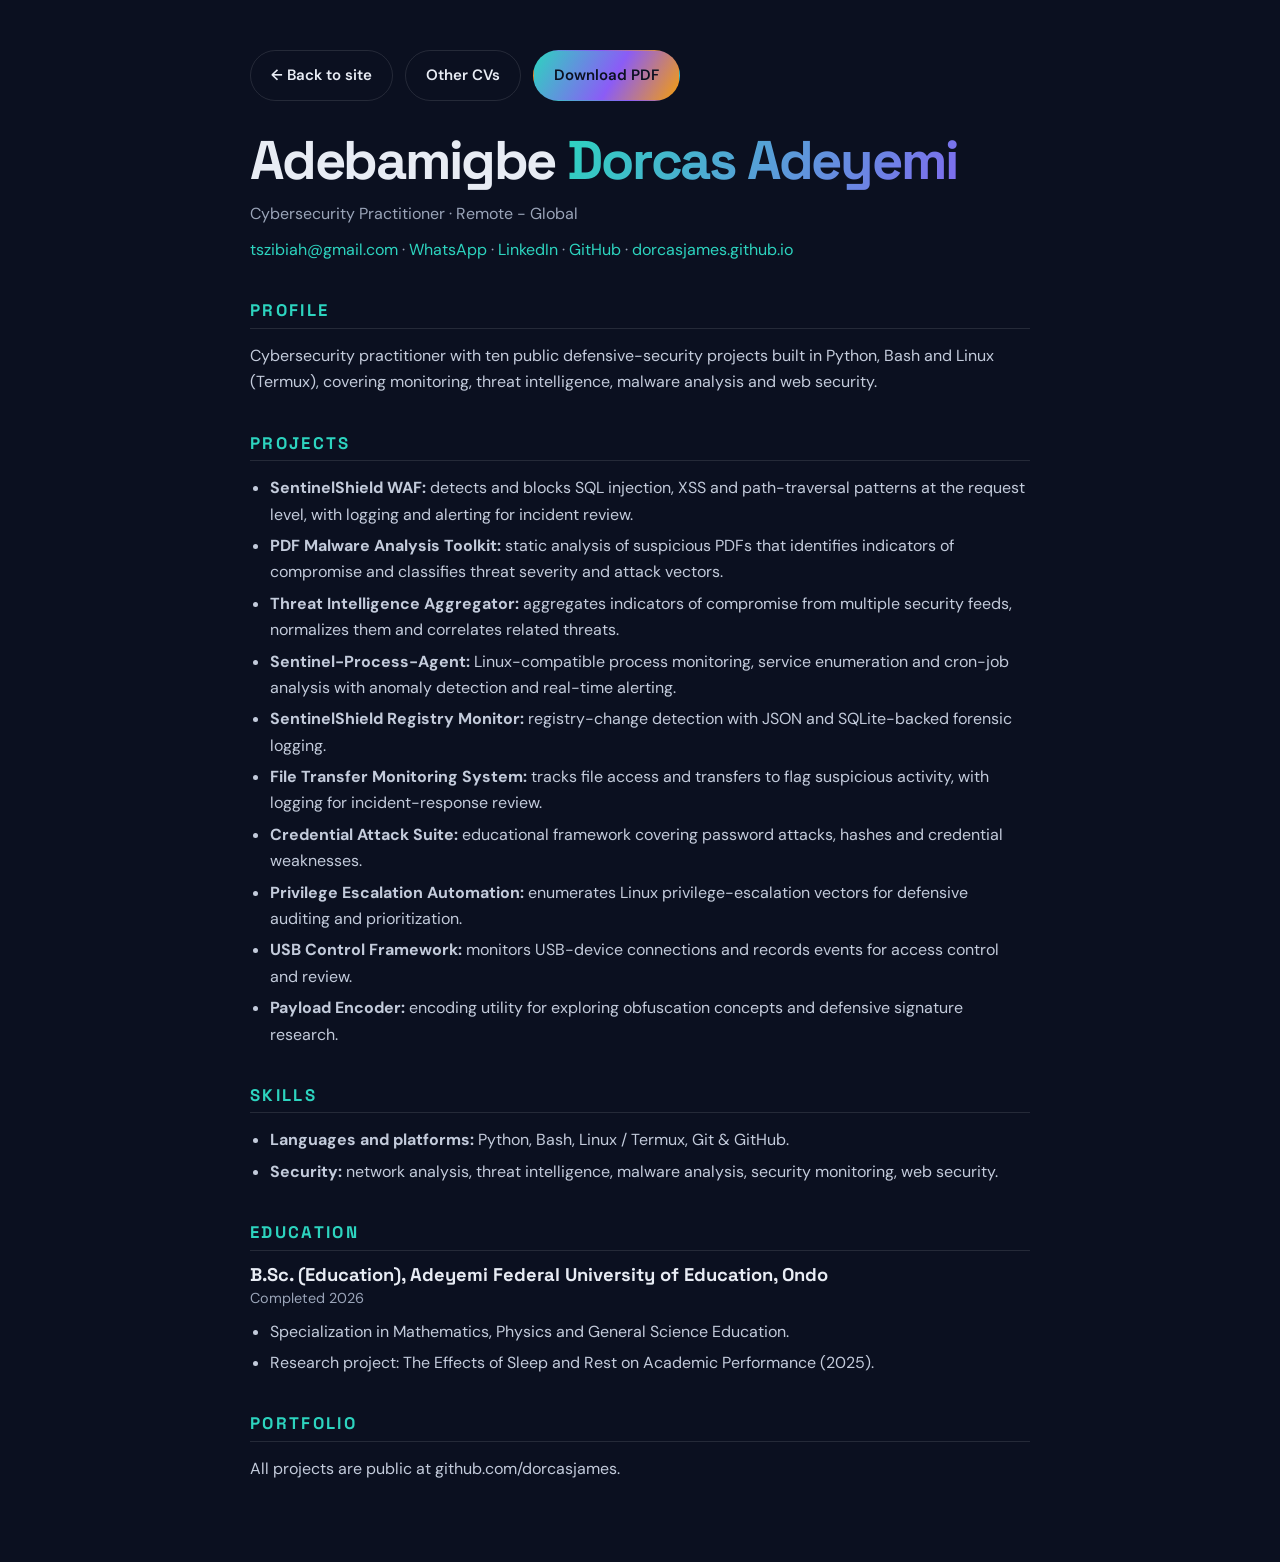
==== cv-cybersecurity.html @ 0307006b "Three CVs, tools, contact cleanup" ====
<!DOCTYPE html>
<html lang="en">
<head>
<meta charset="UTF-8">
<meta name="viewport" content="width=device-width, initial-scale=1.0">
<title>Adebamigbe Dorcas Adeyemi - Cybersecurity CV</title>
<meta name="description" content="Cybersecurity CV of Adebamigbe Dorcas Adeyemi.">
<meta name="theme-color" content="#0B1020">
<link rel="icon" href="data:image/svg+xml,%3Csvg xmlns='http://www.w3.org/2000/svg' viewBox='0 0 64 64'%3E%3Crect width='64' height='64' rx='16' fill='%230B1020'/%3E%3Ctext x='32' y='43' font-size='28' font-family='Arial' font-weight='700' text-anchor='middle' fill='%232DD4BF'%3EDA%3C/text%3E%3C/svg%3E">
<link rel="preconnect" href="https://fonts.googleapis.com">
<link rel="preconnect" href="https://fonts.gstatic.com" crossorigin>
<link href="https://fonts.googleapis.com/css2?family=DM+Sans:wght@400;500;600;700&family=Space+Grotesk:wght@500;600;700&display=swap" rel="stylesheet">
<script>document.documentElement.classList.add('js')</script>
<link rel="stylesheet" href="style.css?v=3">
</head>
<body>
<div class="cv-wrap cv">
  <div class="cv-bar no-print">
    <a class="btn" href="index.html">← Back to site</a>
    <a class="btn" href="cv.html">Other CVs</a>
    <button class="btn btn-primary" id="printBtn" type="button">Download PDF</button>
  </div>

  <header class="cv-head">
    <h1>Adebamigbe <span class="grad">Dorcas Adeyemi</span></h1>
    <p>Cybersecurity Practitioner · Remote - Global</p>
    <p><a href="mailto:tszibiah@gmail.com">tszibiah@gmail.com</a> · <a href="https://wa.me/2348134538338">WhatsApp</a> · <a href="https://www.linkedin.com/in/dorcas-adebamigbe">LinkedIn</a> · <a href="https://github.com/dorcasjames">GitHub</a> · <a href="https://dorcasjames.github.io">dorcasjames.github.io</a></p>
  </header>

  <h2>Profile</h2>
  <p class="txt">Cybersecurity practitioner with ten public defensive-security projects built in Python, Bash and Linux (Termux), covering monitoring, threat intelligence, malware analysis and web security.</p>

  <h2>Projects</h2>
  <ul>
    <li><b>SentinelShield WAF:</b> detects and blocks SQL injection, XSS and path-traversal patterns at the request level, with logging and alerting for incident review.</li>
    <li><b>PDF Malware Analysis Toolkit:</b> static analysis of suspicious PDFs that identifies indicators of compromise and classifies threat severity and attack vectors.</li>
    <li><b>Threat Intelligence Aggregator:</b> aggregates indicators of compromise from multiple security feeds, normalizes them and correlates related threats.</li>
    <li><b>Sentinel-Process-Agent:</b> Linux-compatible process monitoring, service enumeration and cron-job analysis with anomaly detection and real-time alerting.</li>
    <li><b>SentinelShield Registry Monitor:</b> registry-change detection with JSON and SQLite-backed forensic logging.</li>
    <li><b>File Transfer Monitoring System:</b> tracks file access and transfers to flag suspicious activity, with logging for incident-response review.</li>
    <li><b>Credential Attack Suite:</b> educational framework covering password attacks, hashes and credential weaknesses.</li>
    <li><b>Privilege Escalation Automation:</b> enumerates Linux privilege-escalation vectors for defensive auditing and prioritization.</li>
    <li><b>USB Control Framework:</b> monitors USB-device connections and records events for access control and review.</li>
    <li><b>Payload Encoder:</b> encoding utility for exploring obfuscation concepts and defensive signature research.</li>
  </ul>

  <h2>Skills</h2>
  <ul>
    <li><b>Languages and platforms:</b> Python, Bash, Linux / Termux, Git &amp; GitHub.</li>
    <li><b>Security:</b> network analysis, threat intelligence, malware analysis, security monitoring, web security.</li>
  </ul>

  <h2>Education</h2>
  <div class="job">
    <h3>B.Sc. (Education), Adeyemi Federal University of Education, Ondo</h3>
    <p class="meta">Completed 2026</p>
    <ul>
      <li>Specialization in Mathematics, Physics and General Science Education.</li>
      <li>Research project: The Effects of Sleep and Rest on Academic Performance (2025).</li>
    </ul>
  </div>

  <h2>Portfolio</h2>
  <p class="txt">All projects are public at <a href="https://github.com/dorcasjames">github.com/dorcasjames</a>.</p>

</div>
<script src="script.js?v=3"></script>
</body>
</html>
---- style.css ----
:root{--bg:#0B1020;--bg2:#121A36;--card:rgba(255,255,255,.045);--line:rgba(255,255,255,.11);--text:#E8ECF4;--muted:#9AA4B8;--teal:#2DD4BF;--violet:#8B5CF6;--amber:#F59E0B;--grad:linear-gradient(120deg,#2DD4BF,#8B5CF6 55%,#F59E0B);--max:1120px;--r:18px}
*{box-sizing:border-box}
html{scroll-behavior:smooth;scroll-padding-top:84px}
body{margin:0;font-family:"DM Sans",system-ui,-apple-system,sans-serif;background:var(--bg);color:var(--text);line-height:1.65;-webkit-font-smoothing:antialiased;animation:pagein .6s ease both}
body.leaving{opacity:0;transition:opacity .25s ease}
@keyframes pagein{from{opacity:0;transform:translateY(8px)}to{opacity:1;transform:none}}
h1,h2,h3{font-family:"Space Grotesk","DM Sans",sans-serif;line-height:1.1;margin:0}
a{color:inherit;text-decoration:none}
p{margin:0}
.container{width:min(calc(100% - 40px),var(--max));margin-inline:auto}
.grad{background:var(--grad);-webkit-background-clip:text;background-clip:text;color:transparent}
.progress{position:fixed;top:0;left:0;height:3px;width:0;background:var(--grad);z-index:60}

/* Header */
.site-header{position:sticky;top:0;z-index:50;background:rgba(11,16,32,.72);backdrop-filter:blur(14px);-webkit-backdrop-filter:blur(14px);border-bottom:1px solid transparent;transition:border-color .3s,background .3s}
.site-header.scrolled{border-color:var(--line);background:rgba(11,16,32,.9)}
.nav{height:70px;display:flex;align-items:center;justify-content:space-between}
.brand{font:700 1.35rem "Space Grotesk",sans-serif;letter-spacing:-.03em}
.brand span{color:var(--teal)}
.links{display:flex;align-items:center;gap:26px;font-size:.92rem;color:var(--muted)}
.links a{transition:color .2s}
.links a:hover{color:var(--text)}
.links .nav-cv{color:var(--text);padding:8px 16px;border-radius:999px;border:1px solid var(--line);background:var(--card)}
.links .nav-cv:hover{border-color:var(--teal)}
.menu-btn{display:none;background:none;border:1px solid var(--line);color:var(--text);width:42px;height:42px;border-radius:12px;font-size:1.2rem;cursor:pointer}

/* Buttons */
.btn{display:inline-flex;align-items:center;gap:8px;padding:12px 20px;border-radius:999px;font-weight:600;font-size:.94rem;border:1px solid var(--line);color:var(--text);transition:transform .2s,box-shadow .2s,background .2s,border-color .2s;cursor:pointer;font-family:inherit;background:transparent}
.btn:hover{transform:translateY(-2px);background:rgba(255,255,255,.07)}
.btn-primary{background:var(--grad);color:#0B1020;border-color:transparent}
.btn-primary:hover{background:var(--grad);box-shadow:0 10px 30px rgba(139,92,246,.35)}
.btn-wa{background:#25D366;color:#06210f;border-color:transparent}
.btn-wa:hover{background:#2be371;box-shadow:0 10px 30px rgba(37,211,102,.3)}

/* Hero */
.hero{position:relative;overflow:hidden;padding:78px 0 90px}
.blob{position:absolute;border-radius:50%;filter:blur(80px);opacity:.34;animation:float 16s ease-in-out infinite;pointer-events:none}
.b1{width:420px;height:420px;background:var(--teal);top:-120px;left:-120px}
.b2{width:460px;height:460px;background:var(--violet);right:-140px;top:40px;animation-delay:-5s}
.b3{width:320px;height:320px;background:var(--amber);bottom:-140px;left:38%;opacity:.2;animation-delay:-9s}
@keyframes float{0%,100%{transform:translate(0,0) scale(1)}33%{transform:translate(40px,-30px) scale(1.08)}66%{transform:translate(-30px,35px) scale(.95)}}
.grid-bg{position:absolute;inset:0;opacity:.5;background-image:linear-gradient(rgba(255,255,255,.04) 1px,transparent 1px),linear-gradient(90deg,rgba(255,255,255,.04) 1px,transparent 1px);background-size:60px 60px;-webkit-mask-image:radial-gradient(circle at 50% 40%,#000 20%,transparent 75%);mask-image:radial-gradient(circle at 50% 40%,#000 20%,transparent 75%)}
.hero-inner{position:relative;z-index:1;display:grid;grid-template-columns:1.25fr .75fr;gap:50px;align-items:center}
.pill{display:inline-flex;align-items:center;gap:9px;border:1px solid var(--line);background:var(--card);padding:7px 14px;border-radius:999px;font-size:.78rem;letter-spacing:.08em;text-transform:uppercase;color:#cfd6e6}
.dot{width:8px;height:8px;border-radius:50%;background:#34d399;box-shadow:0 0 0 0 rgba(52,211,153,.6);animation:pulse 2s infinite}
@keyframes pulse{70%{box-shadow:0 0 0 9px rgba(52,211,153,0)}100%{box-shadow:0 0 0 0 rgba(52,211,153,0)}}
.eyebrow{margin:26px 0 10px;font-size:.78rem;letter-spacing:.2em;text-transform:uppercase;color:var(--muted)}
.hero h1{font-size:clamp(2.7rem,7.2vw,5.3rem);letter-spacing:-.05em;font-weight:700}
.role{margin-top:22px;font:500 clamp(1.15rem,2.6vw,1.6rem) "Space Grotesk",sans-serif;color:#e1e6f2}
#rotator{color:var(--teal)}
.caret{display:inline-block;width:2px;height:1.1em;background:var(--teal);margin-left:3px;vertical-align:-.18em;animation:blink 1s steps(1) infinite}
@keyframes blink{50%{opacity:0}}
.lead{margin-top:16px;max-width:600px;color:var(--muted);font-size:1.05rem}
.actions{display:flex;flex-wrap:wrap;gap:12px;margin-top:30px}
.hero-photo{display:flex;justify-content:center}
.avatar{position:relative;width:min(300px,70vw);aspect-ratio:1}
.avatar::before{content:"";position:absolute;inset:-7px;border-radius:50%;background:conic-gradient(from 0deg,#2DD4BF,#8B5CF6,#F59E0B,#2DD4BF);animation:spin 9s linear infinite}
.avatar::after{content:"";position:absolute;inset:-7px;border-radius:50%;background:conic-gradient(from 0deg,#2DD4BF,#8B5CF6,#F59E0B,#2DD4BF);filter:blur(26px);opacity:.45;z-index:-1}
@keyframes spin{to{transform:rotate(360deg)}}
.avatar img{position:relative;width:100%;height:100%;border-radius:50%;object-fit:cover;object-position:center 25%;border:7px solid var(--bg);display:block}

/* Stats */
.stats{padding:0 0 30px}
.stat-grid{display:grid;grid-template-columns:repeat(4,1fr);gap:14px}
.stat{background:var(--card);border:1px solid var(--line);border-radius:var(--r);padding:22px;text-align:center}
.stat strong{display:block;font:700 2.2rem "Space Grotesk",sans-serif;background:var(--grad);-webkit-background-clip:text;background-clip:text;color:transparent}
.stat span{font-size:.85rem;color:var(--muted)}

/* Sections */
.section{padding:90px 0}
.section-alt{background:linear-gradient(180deg,var(--bg2),var(--bg))}
.label{font-size:.76rem;letter-spacing:.2em;text-transform:uppercase;font-weight:700;background:var(--grad);-webkit-background-clip:text;background-clip:text;color:transparent;display:inline-block;margin-bottom:14px}
.title{font-size:clamp(2rem,4.4vw,3.2rem);letter-spacing:-.04em;font-weight:700}
.intro{margin-top:14px;color:var(--muted);max-width:620px}
.head{margin-bottom:44px}
.card{background:var(--card);border:1px solid var(--line);border-radius:var(--r);padding:24px;position:relative;overflow:hidden;transition:transform .25s,border-color .25s}
.card::after{content:"";position:absolute;inset:0;background:radial-gradient(280px circle at var(--mx,50%) var(--my,0%),rgba(139,92,246,.18),transparent 70%);opacity:0;transition:opacity .3s;pointer-events:none}
.card:hover{transform:translateY(-4px);border-color:rgba(255,255,255,.25)}
.card:hover::after{opacity:1}
.grid3{display:grid;grid-template-columns:repeat(3,1fr);gap:16px}
.grid2{display:grid;grid-template-columns:repeat(2,1fr);gap:18px}
.icon{width:46px;height:46px;border-radius:14px;display:grid;place-items:center;font-size:1.35rem;background:linear-gradient(135deg,rgba(45,212,191,.2),rgba(139,92,246,.25));margin-bottom:16px}
.card h3{font-size:1.15rem;letter-spacing:-.02em;margin-bottom:8px}
.card p{color:var(--muted);font-size:.93rem}

/* Projects */
.project{padding:0;display:flex;flex-direction:column}
.thumb{height:150px;display:grid;place-items:center;font:700 3rem "Space Grotesk",sans-serif;letter-spacing:-.04em;color:rgba(255,255,255,.92);position:relative;overflow:hidden}
.thumb::before{content:"";position:absolute;inset:0;background:linear-gradient(115deg,transparent 30%,rgba(255,255,255,.18) 50%,transparent 70%);transform:translateX(-120%);transition:transform .8s}
.project:hover .thumb::before{transform:translateX(120%)}
.t1{background:linear-gradient(135deg,#0f766e,#2DD4BF)}
.t2{background:linear-gradient(135deg,#5b21b6,#8B5CF6)}
.t3{background:linear-gradient(135deg,#b45309,#F59E0B)}
.t4{background:linear-gradient(135deg,#1d4ed8,#38bdf8)}
.pbody{padding:24px;display:flex;flex-direction:column;flex:1}
.pbody .num{font-size:.74rem;letter-spacing:.14em;color:var(--teal);font-weight:700;margin-bottom:6px}
.chips{display:flex;flex-wrap:wrap;gap:7px;margin-top:16px}
.chips span{font-size:.72rem;border:1px solid var(--line);border-radius:999px;padding:4px 10px;color:#c3cbdb;background:rgba(255,255,255,.03)}
.plink{margin-top:auto;padding-top:18px;font-size:.88rem;font-weight:600;color:var(--teal)}
.plink:hover{text-decoration:underline}
.more{margin-top:22px;border:1px solid var(--line);border-radius:var(--r);background:var(--card)}
.more summary{cursor:pointer;padding:18px 24px;font-weight:600;list-style:none;display:flex;justify-content:space-between;align-items:center}
.more summary::-webkit-details-marker{display:none}
.more summary::after{content:"+";font-size:1.4rem;color:var(--teal);transition:transform .25s}
.more[open] summary::after{transform:rotate(45deg)}
.more-list{padding:0 24px 12px}
.row{display:flex;justify-content:space-between;gap:20px;padding:16px 0;border-top:1px solid var(--line);transition:padding .2s}
.row:hover{padding-left:8px}
.row b{font-family:"Space Grotesk",sans-serif;font-weight:600}
.row small{display:block;color:var(--muted);font-size:.85rem}
.row span{color:var(--teal);white-space:nowrap}
.center{text-align:center;margin-top:30px}

/* About */
.about-grid{display:grid;grid-template-columns:1.1fr .9fr;gap:60px;align-items:start}
.about-text p{color:#b9c2d3}
.about-text p+p{margin-top:16px}
.facts{display:grid;gap:14px}
.facts .card h3{font-size:1.02rem}
.facts .card small{color:var(--teal);font-weight:700;letter-spacing:.06em;text-transform:uppercase;font-size:.7rem}
.skills{margin-top:50px;display:grid;grid-template-columns:repeat(3,1fr);gap:16px}
.skills h3{font-size:1rem;margin-bottom:14px}
.skills .chips{margin-top:0}

/* Contact */
.contact{text-align:center;position:relative;overflow:hidden;padding:100px 0}
.contact h2{font-size:clamp(2.4rem,6vw,4.6rem);letter-spacing:-.05em}
.contact p.sub{color:var(--muted);max-width:560px;margin:18px auto 0}
.contact .actions{justify-content:center}
.socials{display:flex;flex-wrap:wrap;gap:10px;justify-content:center;margin-top:22px}
.socials a{font-size:.85rem;border:1px solid var(--line);padding:9px 14px;border-radius:999px;color:#c3cbdb;transition:border-color .2s,color .2s,transform .2s}
.socials a:hover{border-color:var(--violet);color:var(--text);transform:translateY(-2px)}
footer{border-top:1px solid var(--line);padding:24px 0;color:var(--muted);font-size:.8rem}
.foot{display:flex;justify-content:space-between;gap:16px;flex-wrap:wrap}

/* Scroll reveal */
.js .reveal{opacity:0;transform:translateY(26px);transition:opacity .7s ease,transform .7s ease;transition-delay:var(--d,0s)}
.js .reveal.in{opacity:1;transform:none}

/* CV page */
.cv-wrap{max-width:820px;margin:0 auto;padding:50px 20px 80px}
.cv-bar{display:flex;gap:12px;flex-wrap:wrap;margin-bottom:30px}
.cv-head h1{font-size:clamp(2.2rem,6vw,3.4rem);letter-spacing:-.04em}
.cv-head p{color:var(--muted);margin-top:10px}
.cv-head a{color:var(--teal)}
.cv h2{font-size:1.05rem;letter-spacing:.14em;text-transform:uppercase;margin:38px 0 14px;padding-bottom:8px;border-bottom:1px solid var(--line);color:var(--teal)}
.cv .job{margin-bottom:22px}
.cv .job h3{font-size:1.15rem}
.cv .job .meta{color:var(--muted);font-size:.9rem;margin:2px 0 8px}
.cv ul{margin:0;padding-left:20px;color:#c3cbdb}
.cv li+li{margin-top:5px}
.cv p.txt{color:#c3cbdb}

/* Responsive */
@media(max-width:860px){
  .hero{padding:48px 0 70px}
  .hero-inner{grid-template-columns:1fr;gap:34px}
  .hero-photo{order:-1}
  .avatar{width:190px}
  .stat-grid{grid-template-columns:repeat(2,1fr)}
  .grid3,.grid2,.skills,.about-grid{grid-template-columns:1fr}
  .about-grid{gap:34px}
  .section{padding:68px 0}
  .menu-btn{display:block}
  .links{position:absolute;top:70px;left:0;right:0;flex-direction:column;align-items:stretch;gap:0;background:rgba(11,16,32,.97);border-bottom:1px solid var(--line);padding:8px 20px 18px;display:none}
  .links.open{display:flex}
  .links a{padding:14px 4px;border-bottom:1px solid var(--line)}
  .links .nav-cv{margin-top:12px;text-align:center;border:1px solid var(--line)}
}


/* Print (CV to PDF) */
@media print{
  :root{--bg:#fff;--text:#111;--muted:#444;--line:#ccc;--card:#fff;--teal:#0f766e}
  body{animation:none;background:#fff;color:#111}
  .no-print,.site-header,.progress{display:none!important}
  .cv-wrap{padding:0}
  .cv ul,.cv p.txt{color:#222}
  .cv-head a{color:#0f766e}
}

/* v2: photo size, color motion, gentle reduced-motion */
.avatar{height:min(300px,70vw)}
@media(max-width:860px){.avatar{width:190px;height:190px}}
.grad{background-size:220% auto;animation:shimmer 7s ease-in-out infinite alternate}
@keyframes shimmer{to{background-position:100% 50%}}
.b1,.b2,.b3{animation:float 16s ease-in-out infinite,hue 12s ease-in-out infinite alternate}
@keyframes hue{to{filter:blur(80px) hue-rotate(80deg)}}
@media(prefers-reduced-motion:reduce){
  html{scroll-behavior:auto}
  .avatar::before{animation:none}
  .b1,.b2,.b3{animation:hue 12s ease-in-out infinite alternate}
  .js .reveal{transform:none}
}

/* v3: tools chips, CV buttons, CV chooser */
.chips.tools{margin-top:14px}
.chips.tools span{border-color:rgba(45,212,191,.35);color:#9fe9dc}
.cv-row{display:flex;flex-wrap:wrap;align-items:center;gap:10px;margin-top:20px;font-size:.88rem;color:var(--muted)}
.cv-row a{border:1px solid var(--line);padding:7px 14px;border-radius:999px;color:var(--text);background:var(--card);transition:border-color .2s,transform .2s}
.cv-row a:hover{border-color:var(--teal);transform:translateY(-2px)}
a.pick{display:block}
a.pick .plink{display:inline-block;padding-top:14px}
.cv-choose{max-width:980px;margin:0 auto;padding:60px 20px 90px}
.cv-choose h1{font-size:clamp(2rem,5vw,3rem);letter-spacing:-.04em;margin:10px 0 8px}
.cv-choose .sub{color:var(--muted);margin-bottom:34px}
@media print{.cv-choose{display:none}}
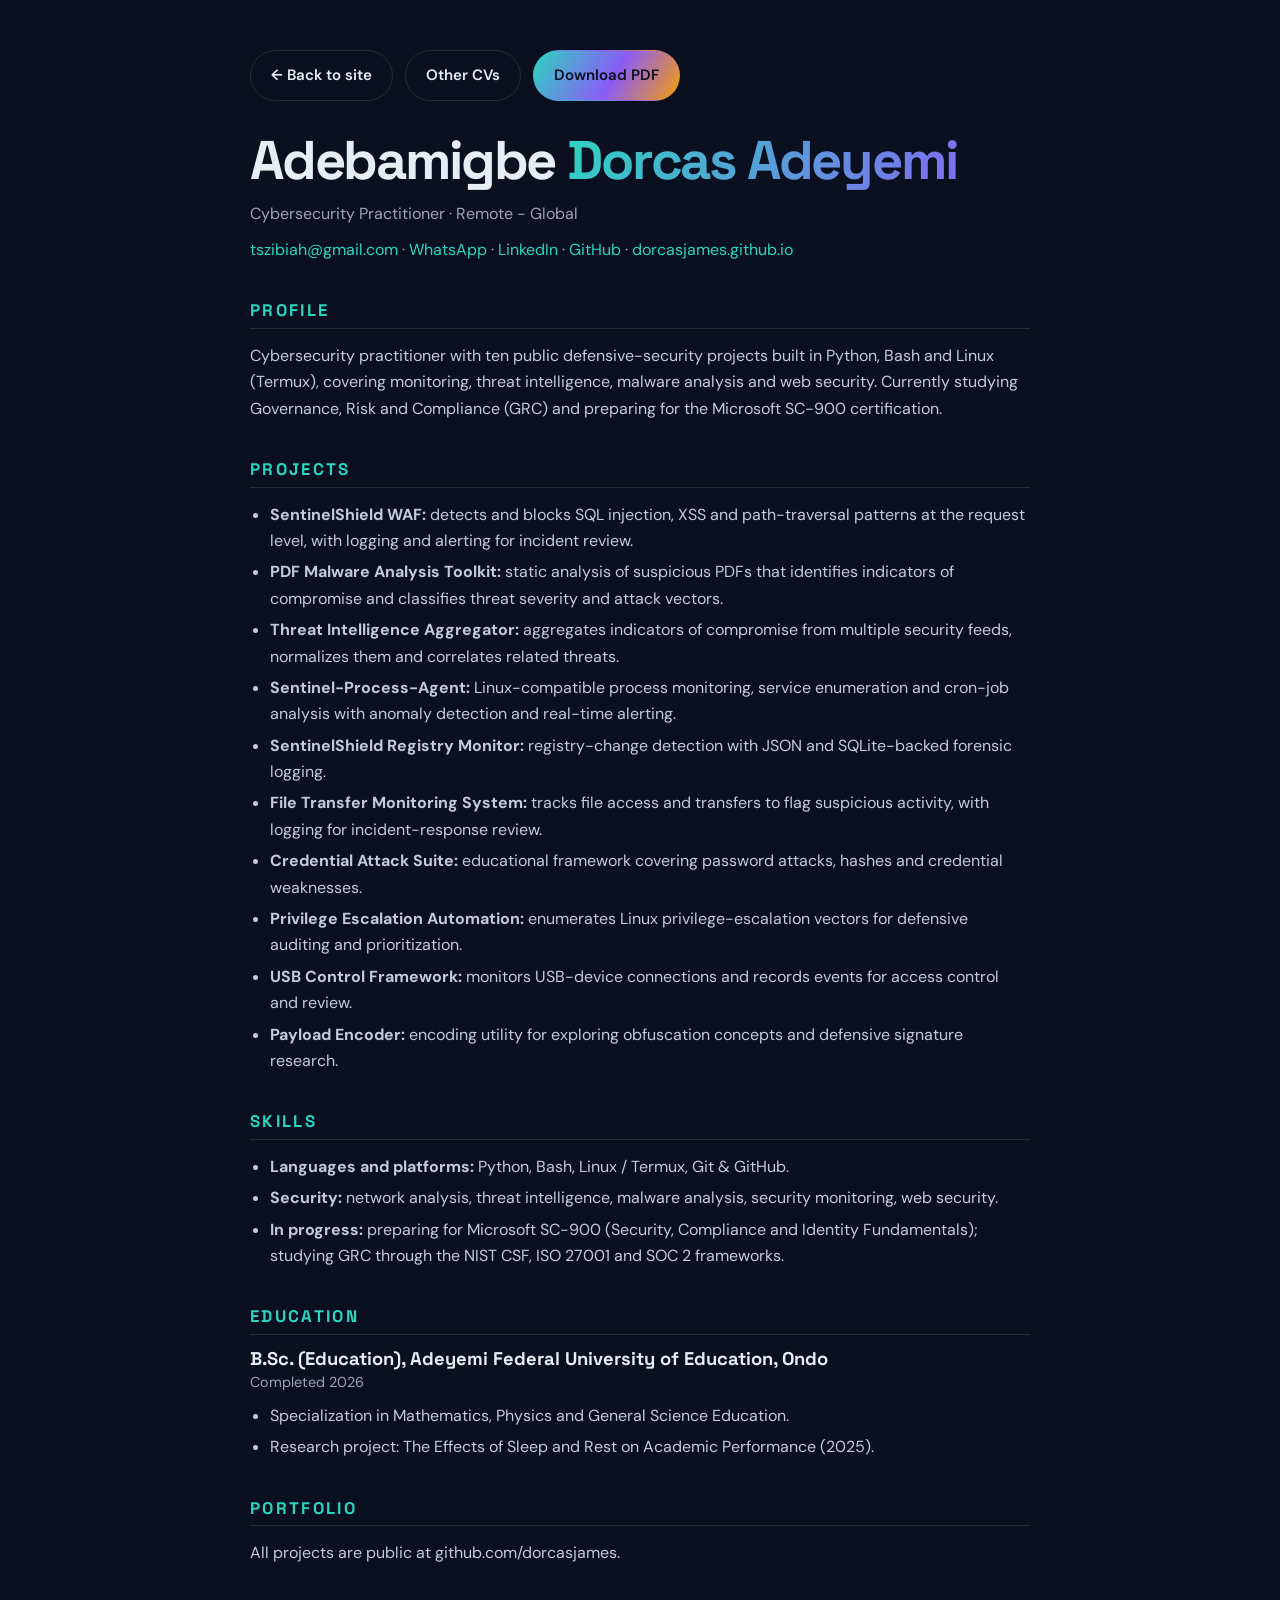
==== commit e6f985b1: "Add Young Scholars Academy, SC-900 and GRC study" ====
--- a/cv-cybersecurity.html
+++ b/cv-cybersecurity.html
@@ -28,7 +28,7 @@
   </header>
 
   <h2>Profile</h2>
-  <p class="txt">Cybersecurity practitioner with ten public defensive-security projects built in Python, Bash and Linux (Termux), covering monitoring, threat intelligence, malware analysis and web security.</p>
+  <p class="txt">Cybersecurity practitioner with ten public defensive-security projects built in Python, Bash and Linux (Termux), covering monitoring, threat intelligence, malware analysis and web security. Currently studying Governance, Risk and Compliance (GRC) and preparing for the Microsoft SC-900 certification.</p>
 
   <h2>Projects</h2>
   <ul>
@@ -48,6 +48,7 @@
   <ul>
     <li><b>Languages and platforms:</b> Python, Bash, Linux / Termux, Git &amp; GitHub.</li>
     <li><b>Security:</b> network analysis, threat intelligence, malware analysis, security monitoring, web security.</li>
+    <li><b>In progress:</b> preparing for Microsoft SC-900 (Security, Compliance and Identity Fundamentals); studying GRC through the NIST CSF, ISO 27001 and SOC 2 frameworks.</li>
   </ul>
 
   <h2>Education</h2>
